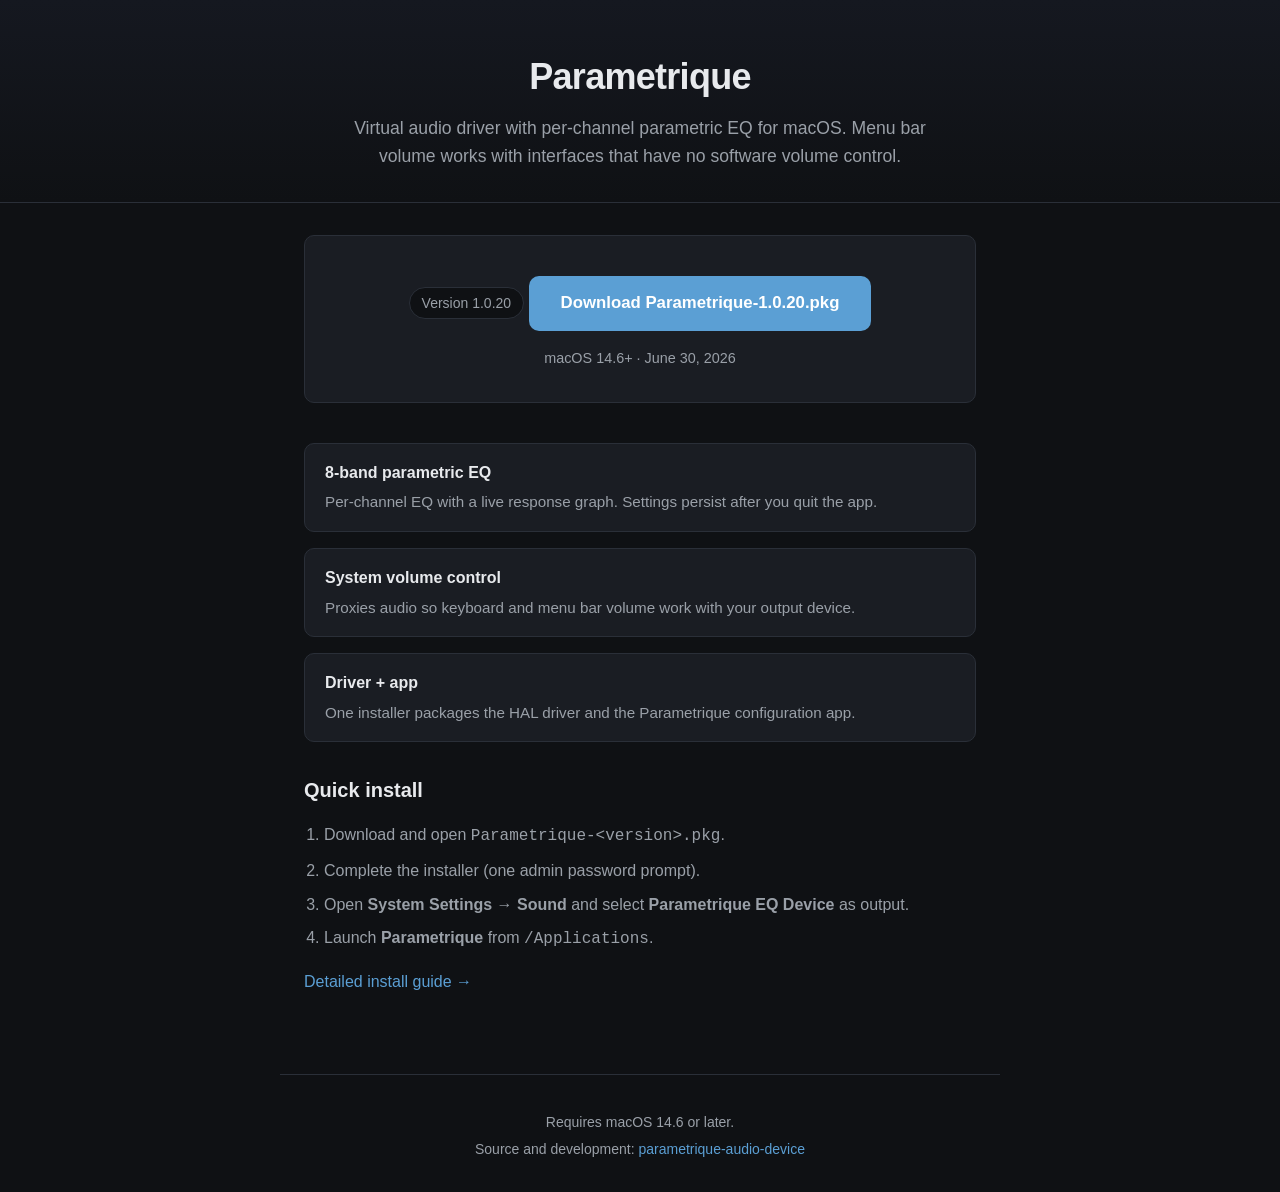
==== docs/index.html @ 57d55e61 "initial commit: create structure" ====
<!DOCTYPE html>
<html lang="en">
  <head>
    <meta charset="utf-8" />
    <meta name="viewport" content="width=device-width, initial-scale=1" />
    <meta
      name="description"
      content="Download Parametrique — macOS virtual audio driver with 8-band parametric EQ."
    />
    <title>Parametrique</title>
    <link rel="stylesheet" href="css/style.css" />
  </head>
  <body>
    <header class="site-header">
      <h1>Parametrique</h1>
      <p class="tagline">
        Virtual audio driver with per-channel parametric EQ for macOS. Menu bar
        volume works with interfaces that have no software volume control.
      </p>
    </header>

    <main>
      <div class="download-card">
        <p class="version" id="latest-version">Loading…</p>
        <a class="download-btn" id="download-btn" href="#">Download</a>
        <p class="download-meta" id="download-meta"></p>
        <p class="hash" id="sha256" hidden></p>
        <p class="error" id="load-error" hidden></p>
      </div>

      <div class="features">
        <div class="feature">
          <strong>8-band parametric EQ</strong>
          <span>Per-channel EQ with a live response graph. Settings persist after you quit the app.</span>
        </div>
        <div class="feature">
          <strong>System volume control</strong>
          <span>Proxies audio so keyboard and menu bar volume work with your output device.</span>
        </div>
        <div class="feature">
          <strong>Driver + app</strong>
          <span>One installer packages the HAL driver and the Parametrique configuration app.</span>
        </div>
      </div>

      <section>
        <h2>Quick install</h2>
        <ol>
          <li>Download and open <code>Parametrique-&lt;version&gt;.pkg</code>.</li>
          <li>Complete the installer (one admin password prompt).</li>
          <li>
            Open <strong>System Settings → Sound</strong> and select
            <strong>Parametrique EQ Device</strong> as output.
          </li>
          <li>Launch <strong>Parametrique</strong> from <code>/Applications</code>.</li>
        </ol>
        <p><a href="install.html">Detailed install guide →</a></p>
      </section>
    </main>

    <footer class="site-footer">
      <p>Requires macOS 14.6 or later.</p>
      <p>
        Source and development:
        <a href="https://github.com/sound-eng/parametrique-audio-device">parametrique-audio-device</a>
      </p>
    </footer>

    <script src="js/site.js"></script>
  </body>
</html>
---- docs/css/style.css ----
:root {
  color-scheme: dark;
  --bg: #0f1114;
  --bg-elevated: #1a1d23;
  --border: #2a2f38;
  --text: #e8eaed;
  --text-muted: #9aa0a8;
  --accent: #5b9fd4;
  --accent-hover: #7ab3de;
  --success: #6bcf8e;
  --font: -apple-system, BlinkMacSystemFont, "Segoe UI", Roboto, Helvetica, Arial, sans-serif;
  --mono: ui-monospace, SFMono-Regular, "SF Mono", Menlo, Consolas, monospace;
  --radius: 10px;
  --max-width: 720px;
}

*,
*::before,
*::after {
  box-sizing: border-box;
}

html {
  font-size: 16px;
}

body {
  margin: 0;
  min-height: 100vh;
  font-family: var(--font);
  background: var(--bg);
  color: var(--text);
  line-height: 1.6;
}

a {
  color: var(--accent);
  text-decoration: none;
}

a:hover {
  color: var(--accent-hover);
  text-decoration: underline;
}

.site-header {
  padding: 3rem 1.5rem 2rem;
  text-align: center;
  border-bottom: 1px solid var(--border);
  background: linear-gradient(180deg, #151820 0%, var(--bg) 100%);
}

.site-header h1 {
  margin: 0 0 0.5rem;
  font-size: 2.25rem;
  font-weight: 600;
  letter-spacing: -0.02em;
}

.tagline {
  margin: 0;
  color: var(--text-muted);
  font-size: 1.1rem;
  max-width: 36rem;
  margin-inline: auto;
}

main {
  max-width: var(--max-width);
  margin: 0 auto;
  padding: 2rem 1.5rem 4rem;
}

.download-card {
  background: var(--bg-elevated);
  border: 1px solid var(--border);
  border-radius: var(--radius);
  padding: 2rem;
  text-align: center;
  margin-bottom: 2.5rem;
}

.download-card .version {
  display: inline-block;
  margin-bottom: 1rem;
  padding: 0.25rem 0.75rem;
  font-size: 0.875rem;
  color: var(--text-muted);
  background: var(--bg);
  border: 1px solid var(--border);
  border-radius: 999px;
}

.download-btn {
  display: inline-block;
  margin: 0.5rem 0 1rem;
  padding: 0.875rem 2rem;
  font-size: 1.05rem;
  font-weight: 600;
  color: #fff;
  background: var(--accent);
  border: none;
  border-radius: var(--radius);
  text-decoration: none;
  transition: background 0.15s ease;
}

.download-btn:hover {
  background: var(--accent-hover);
  color: #fff;
  text-decoration: none;
}

.download-meta {
  margin: 0;
  font-size: 0.9rem;
  color: var(--text-muted);
}

.download-meta code {
  font-family: var(--mono);
  font-size: 0.85em;
}

.hash {
  margin-top: 0.75rem;
  font-family: var(--mono);
  font-size: 0.75rem;
  color: var(--text-muted);
  word-break: break-all;
}

section h2 {
  margin: 0 0 1rem;
  font-size: 1.25rem;
  font-weight: 600;
}

section p,
section ol {
  color: var(--text-muted);
}

section ol {
  padding-left: 1.25rem;
}

section li + li {
  margin-top: 0.5rem;
}

.features {
  display: grid;
  gap: 1rem;
  margin: 2rem 0;
}

.feature {
  padding: 1rem 1.25rem;
  background: var(--bg-elevated);
  border: 1px solid var(--border);
  border-radius: var(--radius);
}

.feature strong {
  display: block;
  margin-bottom: 0.25rem;
  color: var(--text);
}

.feature span {
  font-size: 0.95rem;
  color: var(--text-muted);
}

.site-footer {
  max-width: var(--max-width);
  margin: 0 auto;
  padding: 2rem 1.5rem;
  border-top: 1px solid var(--border);
  font-size: 0.875rem;
  color: var(--text-muted);
  text-align: center;
}

.site-footer p {
  margin: 0.25rem 0;
}

.error {
  color: #e07070;
}

@media (max-width: 480px) {
  .site-header h1 {
    font-size: 1.75rem;
  }

  .download-card {
    padding: 1.5rem 1rem;
  }
}
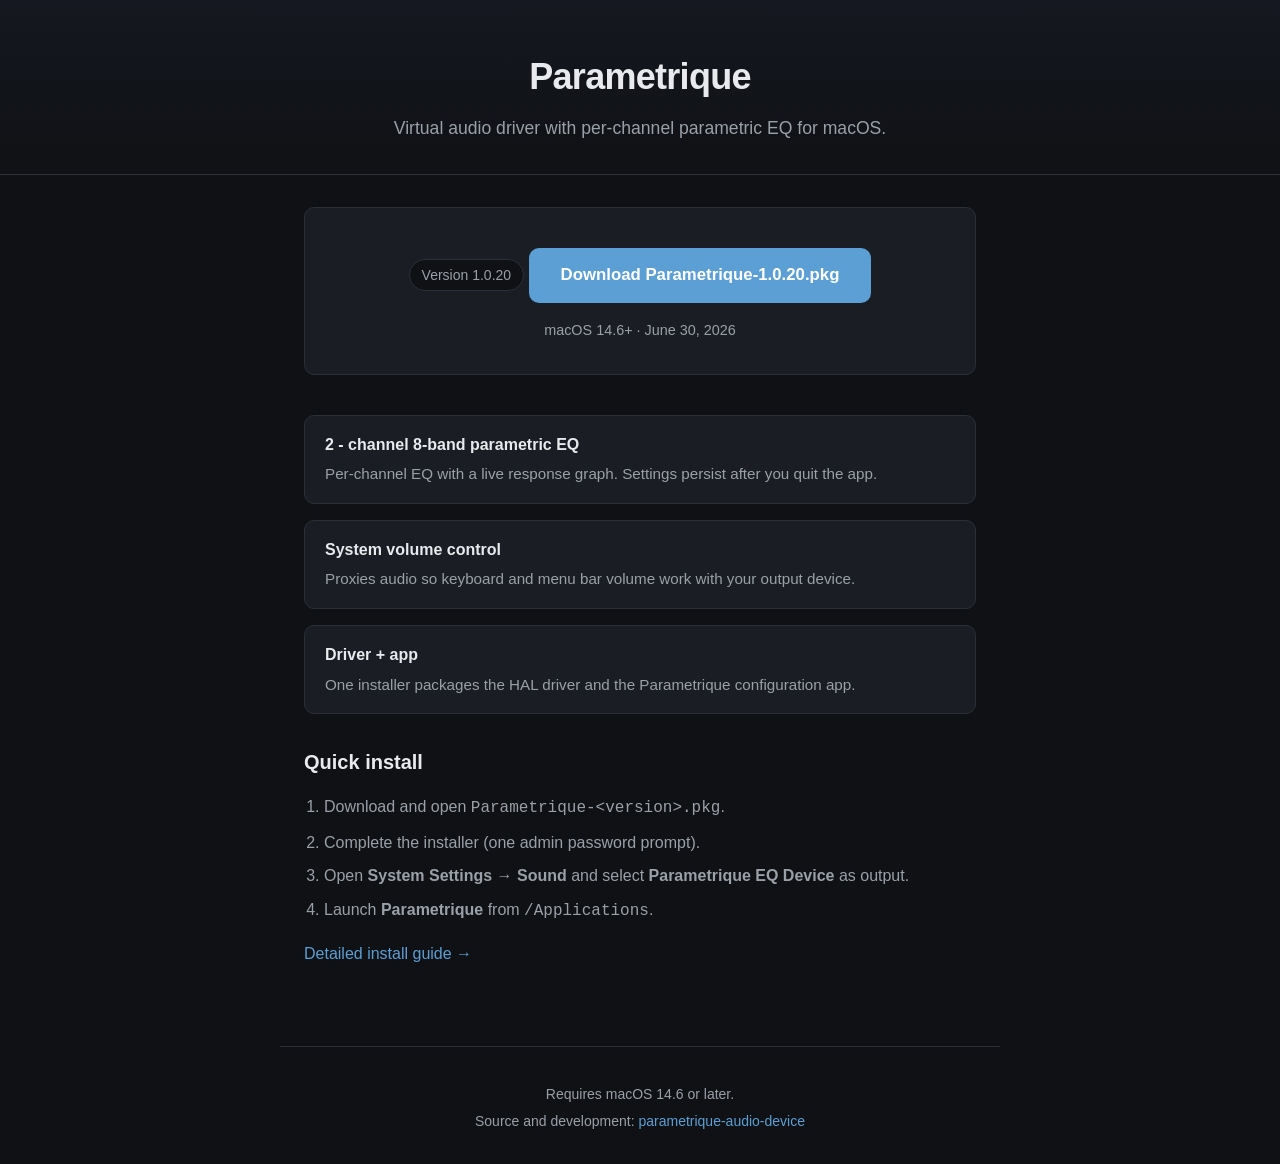
==== commit b53f0e18: "update text in README and index" ====
--- a/docs/index.html
+++ b/docs/index.html
@@ -14,8 +14,7 @@
     <header class="site-header">
       <h1>Parametrique</h1>
       <p class="tagline">
-        Virtual audio driver with per-channel parametric EQ for macOS. Menu bar
-        volume works with interfaces that have no software volume control.
+        Virtual audio driver with per-channel parametric EQ for macOS.
       </p>
     </header>
 
@@ -30,7 +29,7 @@
 
       <div class="features">
         <div class="feature">
-          <strong>8-band parametric EQ</strong>
+          <strong>2 - channel 8-band parametric EQ</strong>
           <span>Per-channel EQ with a live response graph. Settings persist after you quit the app.</span>
         </div>
         <div class="feature">
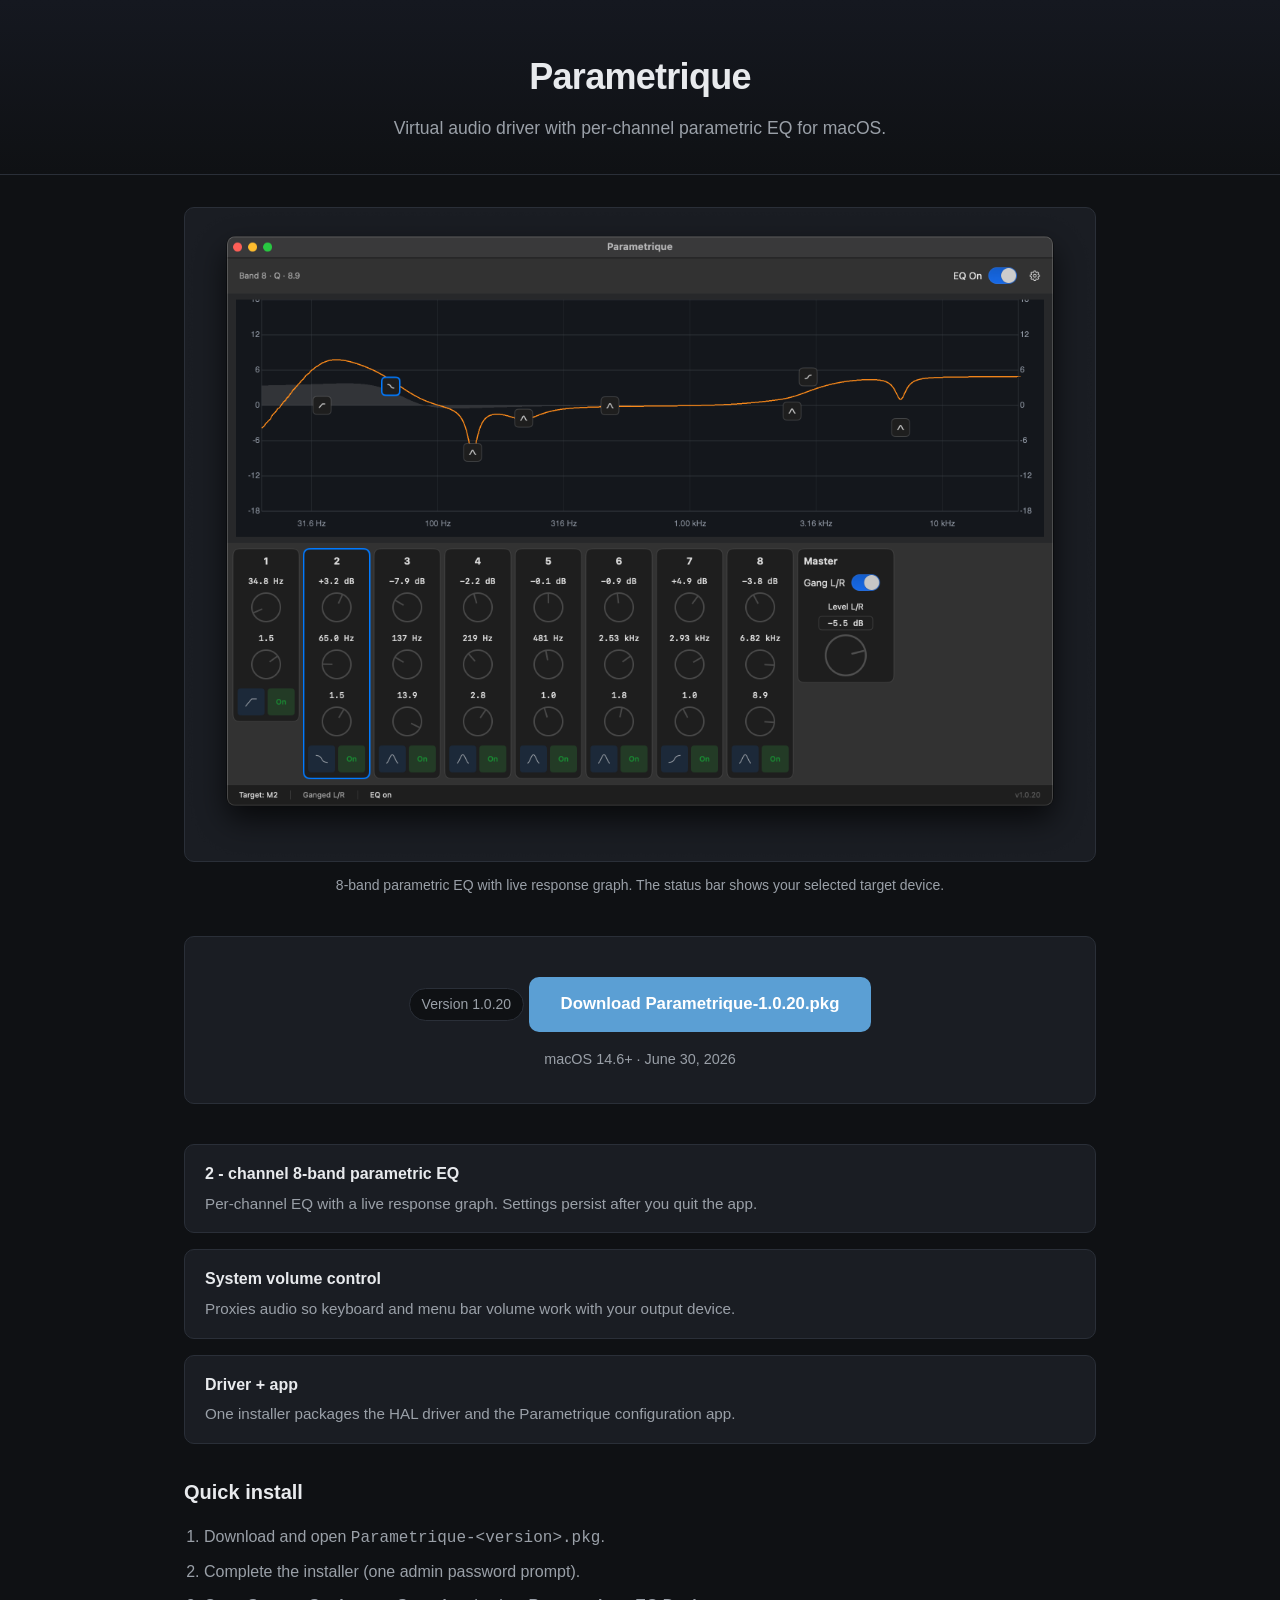
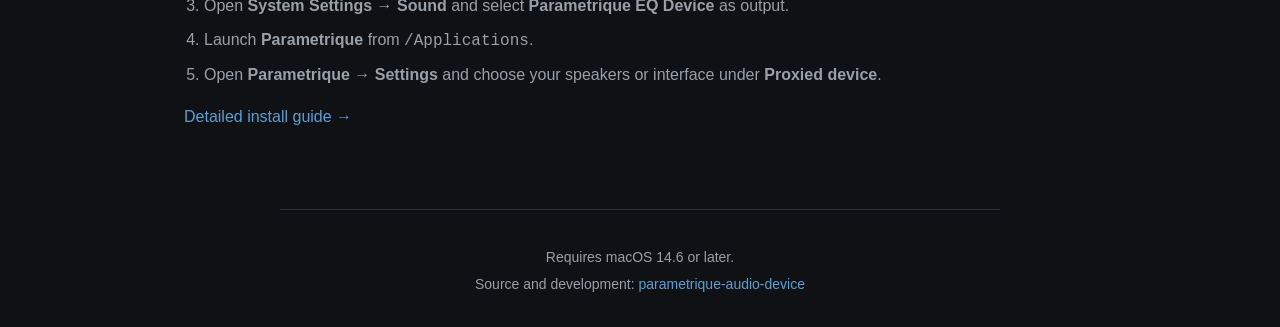
==== commit d5440631: "added a screenshot of RC" ====
--- a/docs/index.html
+++ b/docs/index.html
@@ -18,7 +18,20 @@
       </p>
     </header>
 
-    <main>
+    <main class="wide">
+      <figure class="screenshot">
+        <img
+          src="assets/parametrique-main-window.png"
+          alt="Parametrique main window showing the 8-band EQ graph, per-band controls, and target device in the status bar"
+          width="1120"
+          height="720"
+        />
+        <figcaption>
+          8-band parametric EQ with live response graph. The status bar shows your
+          selected target device.
+        </figcaption>
+      </figure>
+
       <div class="download-card">
         <p class="version" id="latest-version">Loading…</p>
         <a class="download-btn" id="download-btn" href="#">Download</a>
@@ -52,6 +65,10 @@
             <strong>Parametrique EQ Device</strong> as output.
           </li>
           <li>Launch <strong>Parametrique</strong> from <code>/Applications</code>.</li>
+          <li>
+            Open <strong>Parametrique → Settings</strong> and choose your speakers or
+            interface under <strong>Proxied device</strong>.
+          </li>
         </ol>
         <p><a href="install.html">Detailed install guide →</a></p>
       </section>
--- a/docs/css/style.css
+++ b/docs/css/style.css
@@ -71,6 +71,34 @@
   padding: 2rem 1.5rem 4rem;
 }
 
+main.wide {
+  max-width: 960px;
+}
+
+.screenshot {
+  margin: 0 0 2.5rem;
+}
+
+.screenshot img {
+  display: block;
+  width: 100%;
+  height: auto;
+  border: 1px solid var(--border);
+  border-radius: var(--radius);
+  background: var(--bg-elevated);
+}
+
+.screenshot figcaption {
+  margin-top: 0.75rem;
+  font-size: 0.875rem;
+  color: var(--text-muted);
+  text-align: center;
+}
+
+.screenshot figcaption strong {
+  color: var(--text);
+}
+
 .download-card {
   background: var(--bg-elevated);
   border: 1px solid var(--border);
@@ -137,7 +165,8 @@
 }
 
 section p,
-section ol {
+section ol,
+section ul {
   color: var(--text-muted);
 }
 
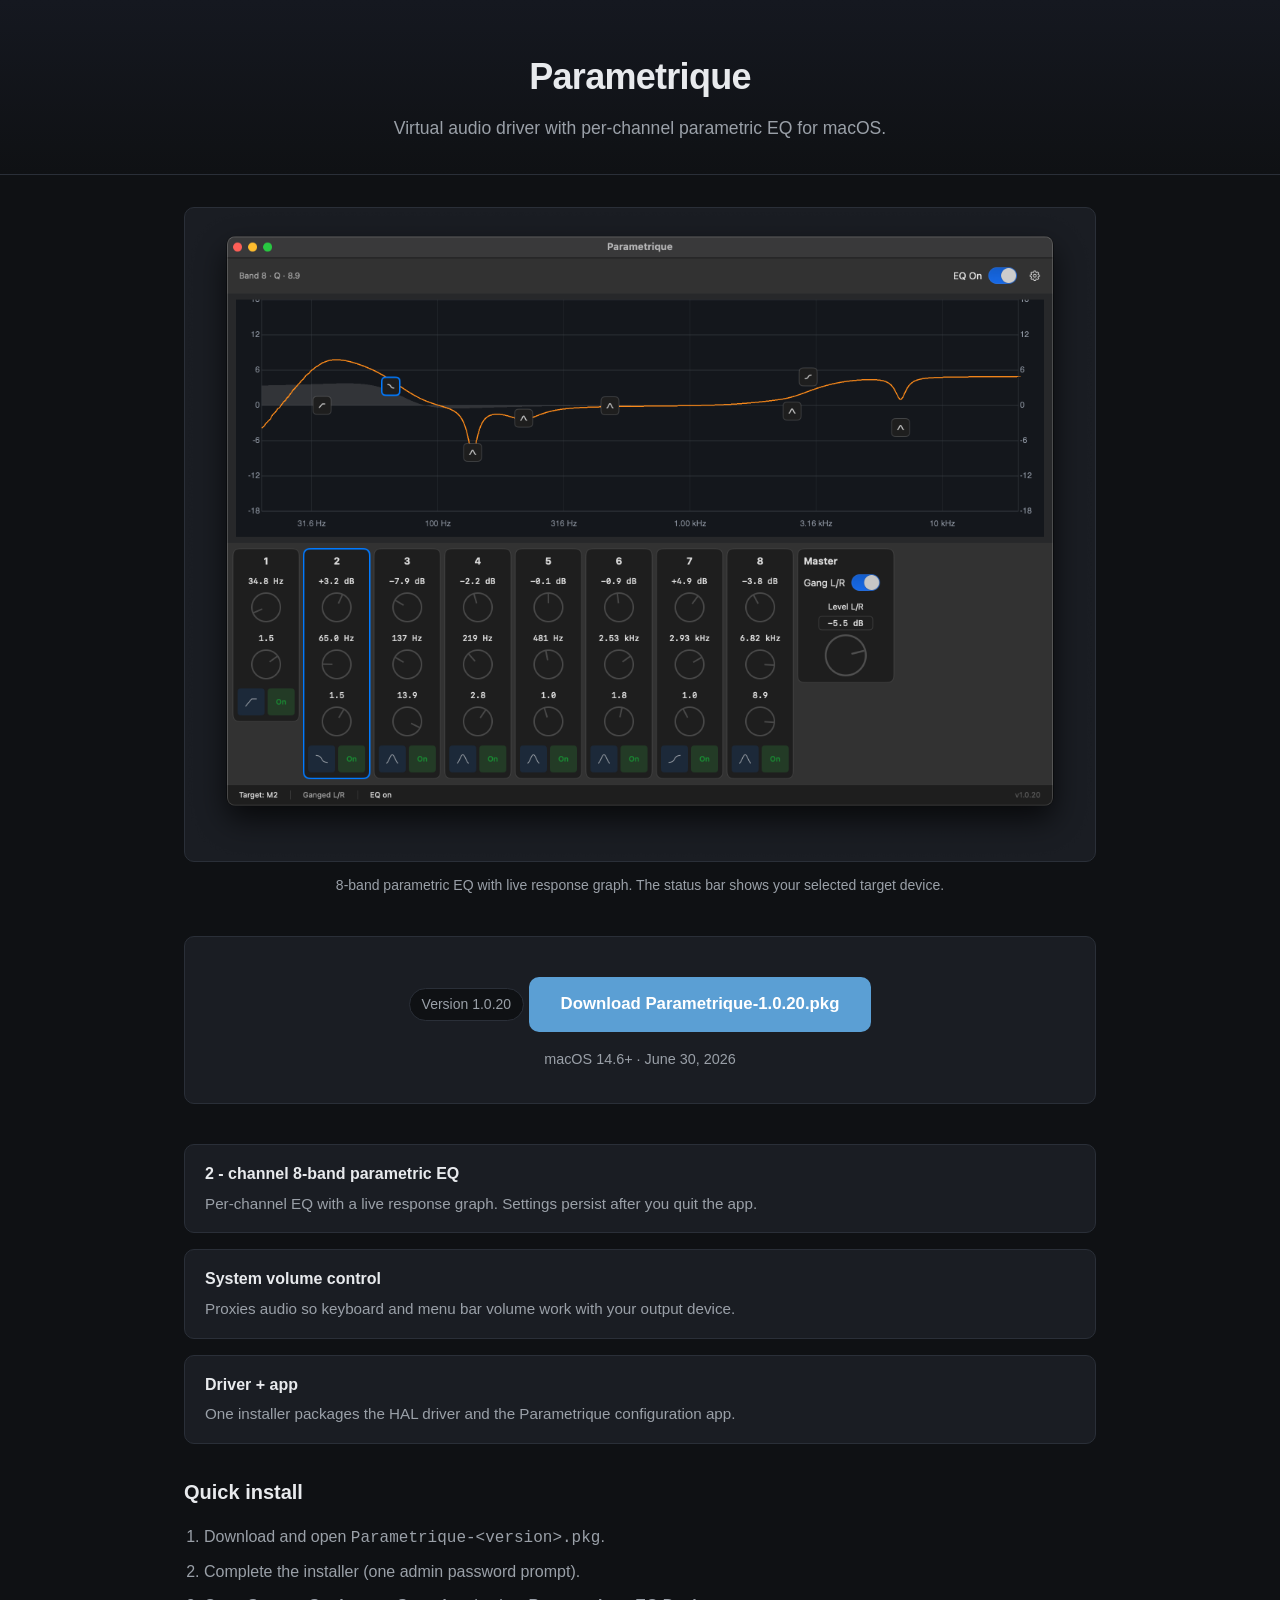
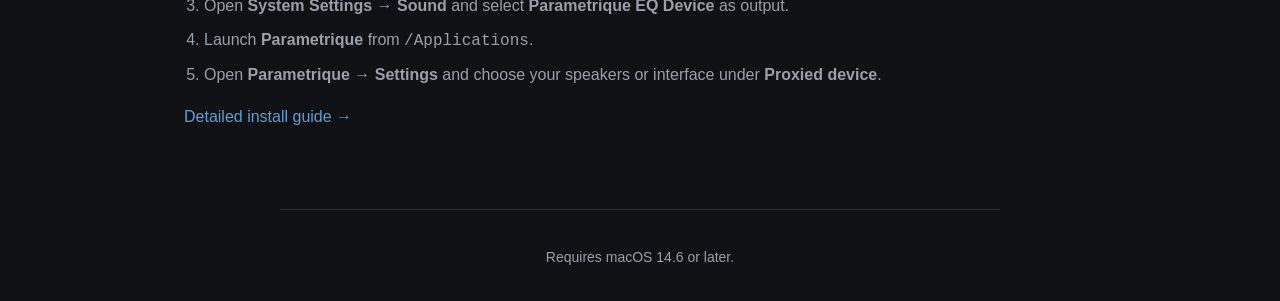
==== commit 59566fe1: "update index, exlude source code mention for now" ====
--- a/docs/index.html
+++ b/docs/index.html
@@ -76,10 +76,6 @@
 
     <footer class="site-footer">
       <p>Requires macOS 14.6 or later.</p>
-      <p>
-        Source and development:
-        <a href="https://github.com/sound-eng/parametrique-audio-device">parametrique-audio-device</a>
-      </p>
     </footer>
 
     <script src="js/site.js"></script>
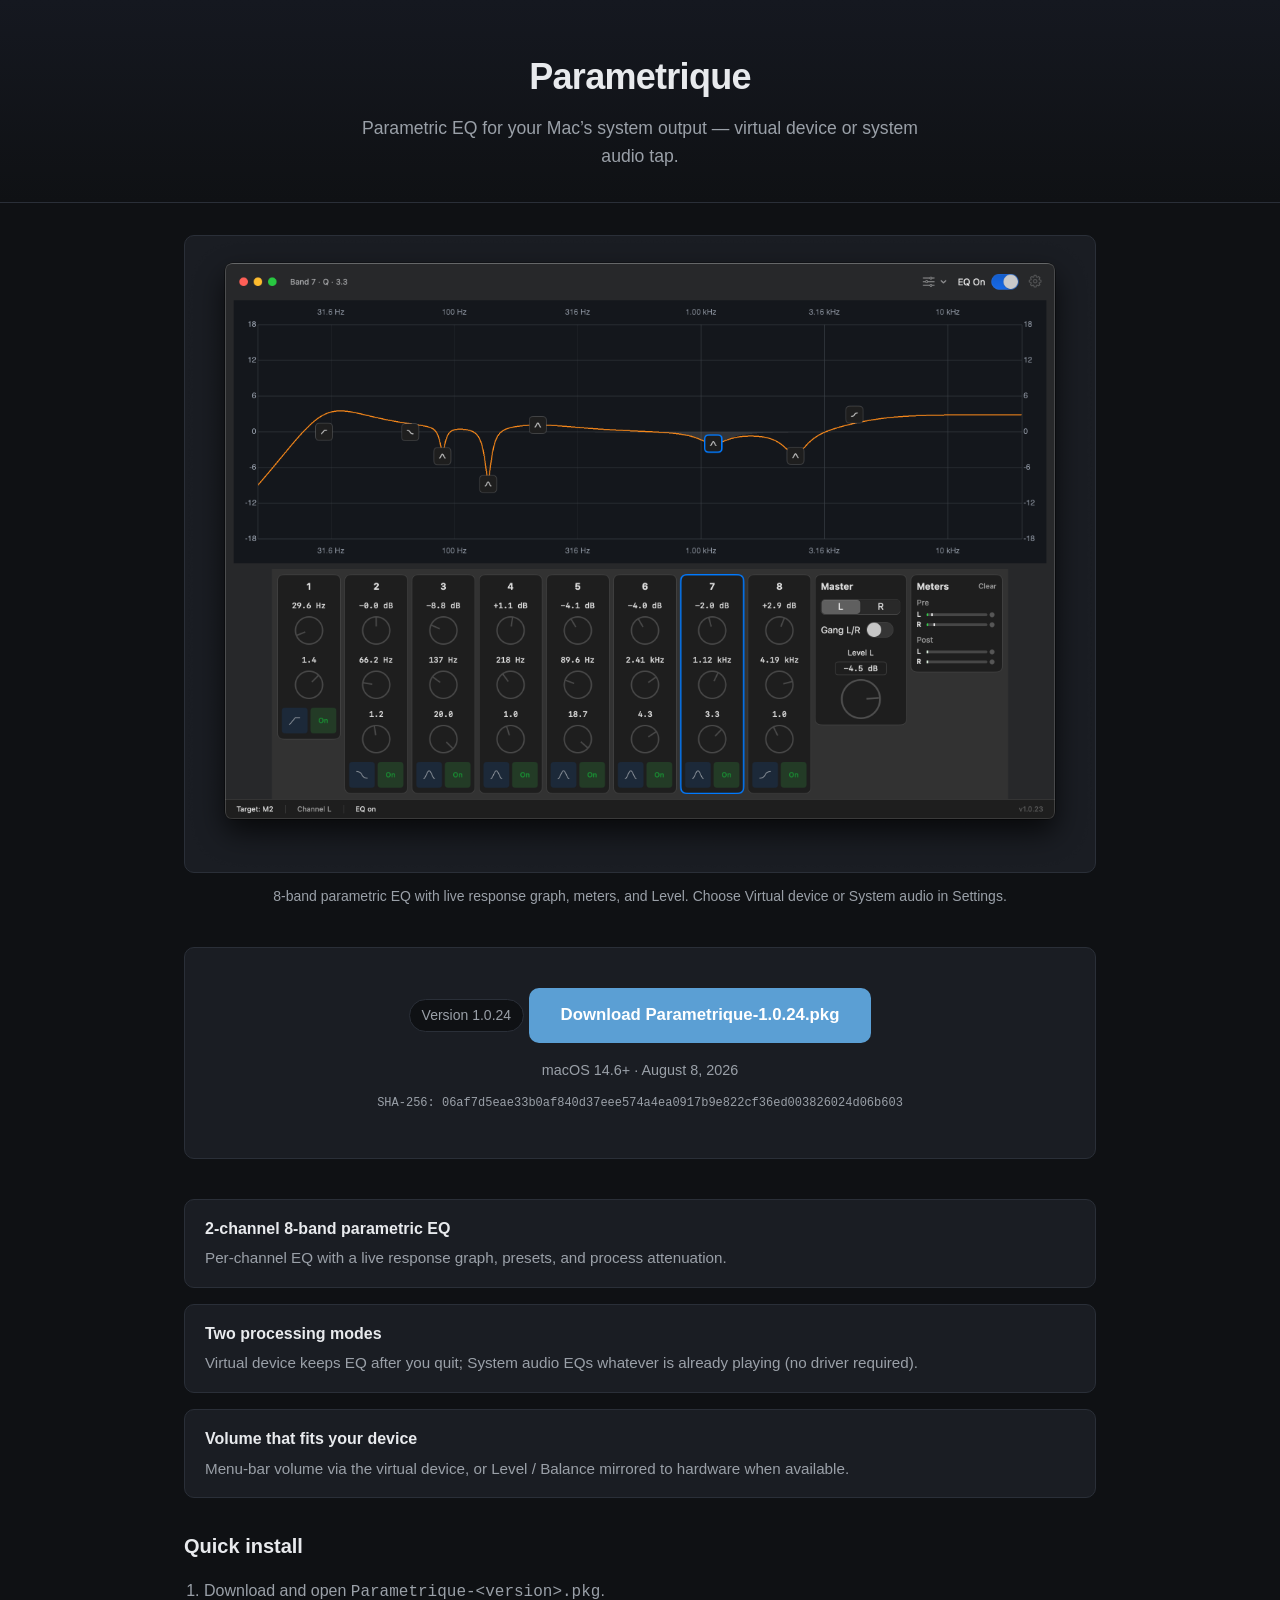
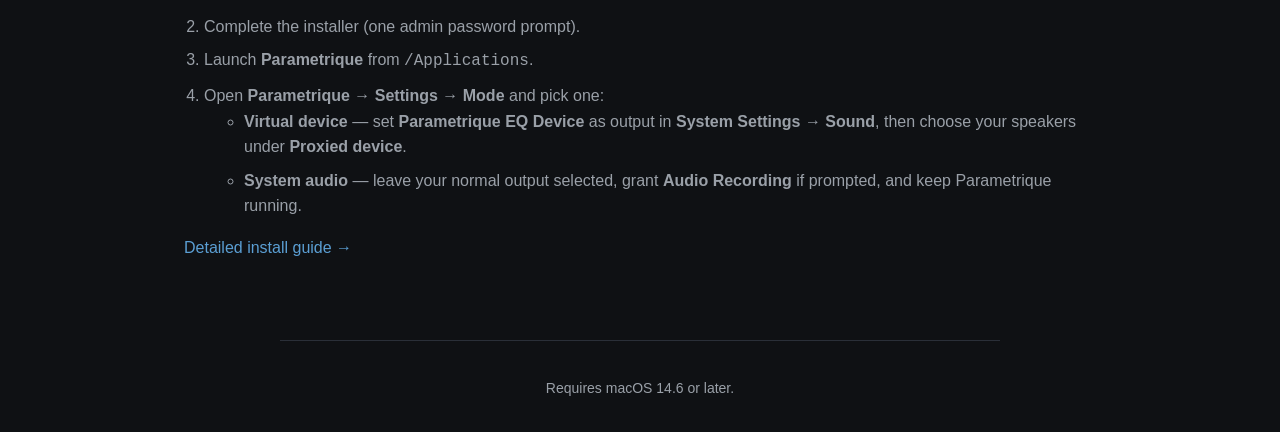
==== commit e07c2572: "update text according to changelog" ====
--- a/docs/index.html
+++ b/docs/index.html
@@ -5,7 +5,7 @@
     <meta name="viewport" content="width=device-width, initial-scale=1" />
     <meta
       name="description"
-      content="Download Parametrique — macOS virtual audio driver with 8-band parametric EQ."
+      content="Download Parametrique — macOS parametric EQ for your system output, via a virtual audio device or a system audio tap."
     />
     <title>Parametrique</title>
     <link rel="stylesheet" href="css/style.css" />
@@ -14,7 +14,7 @@
     <header class="site-header">
       <h1>Parametrique</h1>
       <p class="tagline">
-        Virtual audio driver with per-channel parametric EQ for macOS.
+        Parametric EQ for your Mac’s system output — virtual device or system audio tap.
       </p>
     </header>
 
@@ -22,13 +22,13 @@
       <figure class="screenshot">
         <img
           src="assets/parametrique-main-window.png"
-          alt="Parametrique main window showing the 8-band EQ graph, per-band controls, and target device in the status bar"
+          alt="Parametrique main window showing the 8-band EQ graph, per-band controls, meters, and Level"
           width="1120"
           height="720"
         />
         <figcaption>
-          8-band parametric EQ with live response graph. The status bar shows your
-          selected target device.
+          8-band parametric EQ with live response graph, meters, and Level. Choose
+          Virtual device or System audio in Settings.
         </figcaption>
       </figure>
 
@@ -42,16 +42,16 @@
 
       <div class="features">
         <div class="feature">
-          <strong>2 - channel 8-band parametric EQ</strong>
-          <span>Per-channel EQ with a live response graph. Settings persist after you quit the app.</span>
+          <strong>2-channel 8-band parametric EQ</strong>
+          <span>Per-channel EQ with a live response graph, presets, and process attenuation.</span>
         </div>
         <div class="feature">
-          <strong>System volume control</strong>
-          <span>Proxies audio so keyboard and menu bar volume work with your output device.</span>
+          <strong>Two processing modes</strong>
+          <span>Virtual device keeps EQ after you quit; System audio EQs whatever is already playing (no driver required).</span>
         </div>
         <div class="feature">
-          <strong>Driver + app</strong>
-          <span>One installer packages the HAL driver and the Parametrique configuration app.</span>
+          <strong>Volume that fits your device</strong>
+          <span>Menu-bar volume via the virtual device, or Level / Balance mirrored to hardware when available.</span>
         </div>
       </div>
 
@@ -60,14 +60,21 @@
         <ol>
           <li>Download and open <code>Parametrique-&lt;version&gt;.pkg</code>.</li>
           <li>Complete the installer (one admin password prompt).</li>
-          <li>
-            Open <strong>System Settings → Sound</strong> and select
-            <strong>Parametrique EQ Device</strong> as output.
-          </li>
           <li>Launch <strong>Parametrique</strong> from <code>/Applications</code>.</li>
           <li>
-            Open <strong>Parametrique → Settings</strong> and choose your speakers or
-            interface under <strong>Proxied device</strong>.
+            Open <strong>Parametrique → Settings → Mode</strong> and pick one:
+            <ul>
+              <li>
+                <strong>Virtual device</strong> — set
+                <strong>Parametrique EQ Device</strong> as output in
+                <strong>System Settings → Sound</strong>, then choose your speakers
+                under <strong>Proxied device</strong>.
+              </li>
+              <li>
+                <strong>System audio</strong> — leave your normal output selected,
+                grant <strong>Audio Recording</strong> if prompted, and keep Parametrique running.
+              </li>
+            </ul>
           </li>
         </ol>
         <p><a href="install.html">Detailed install guide →</a></p>
